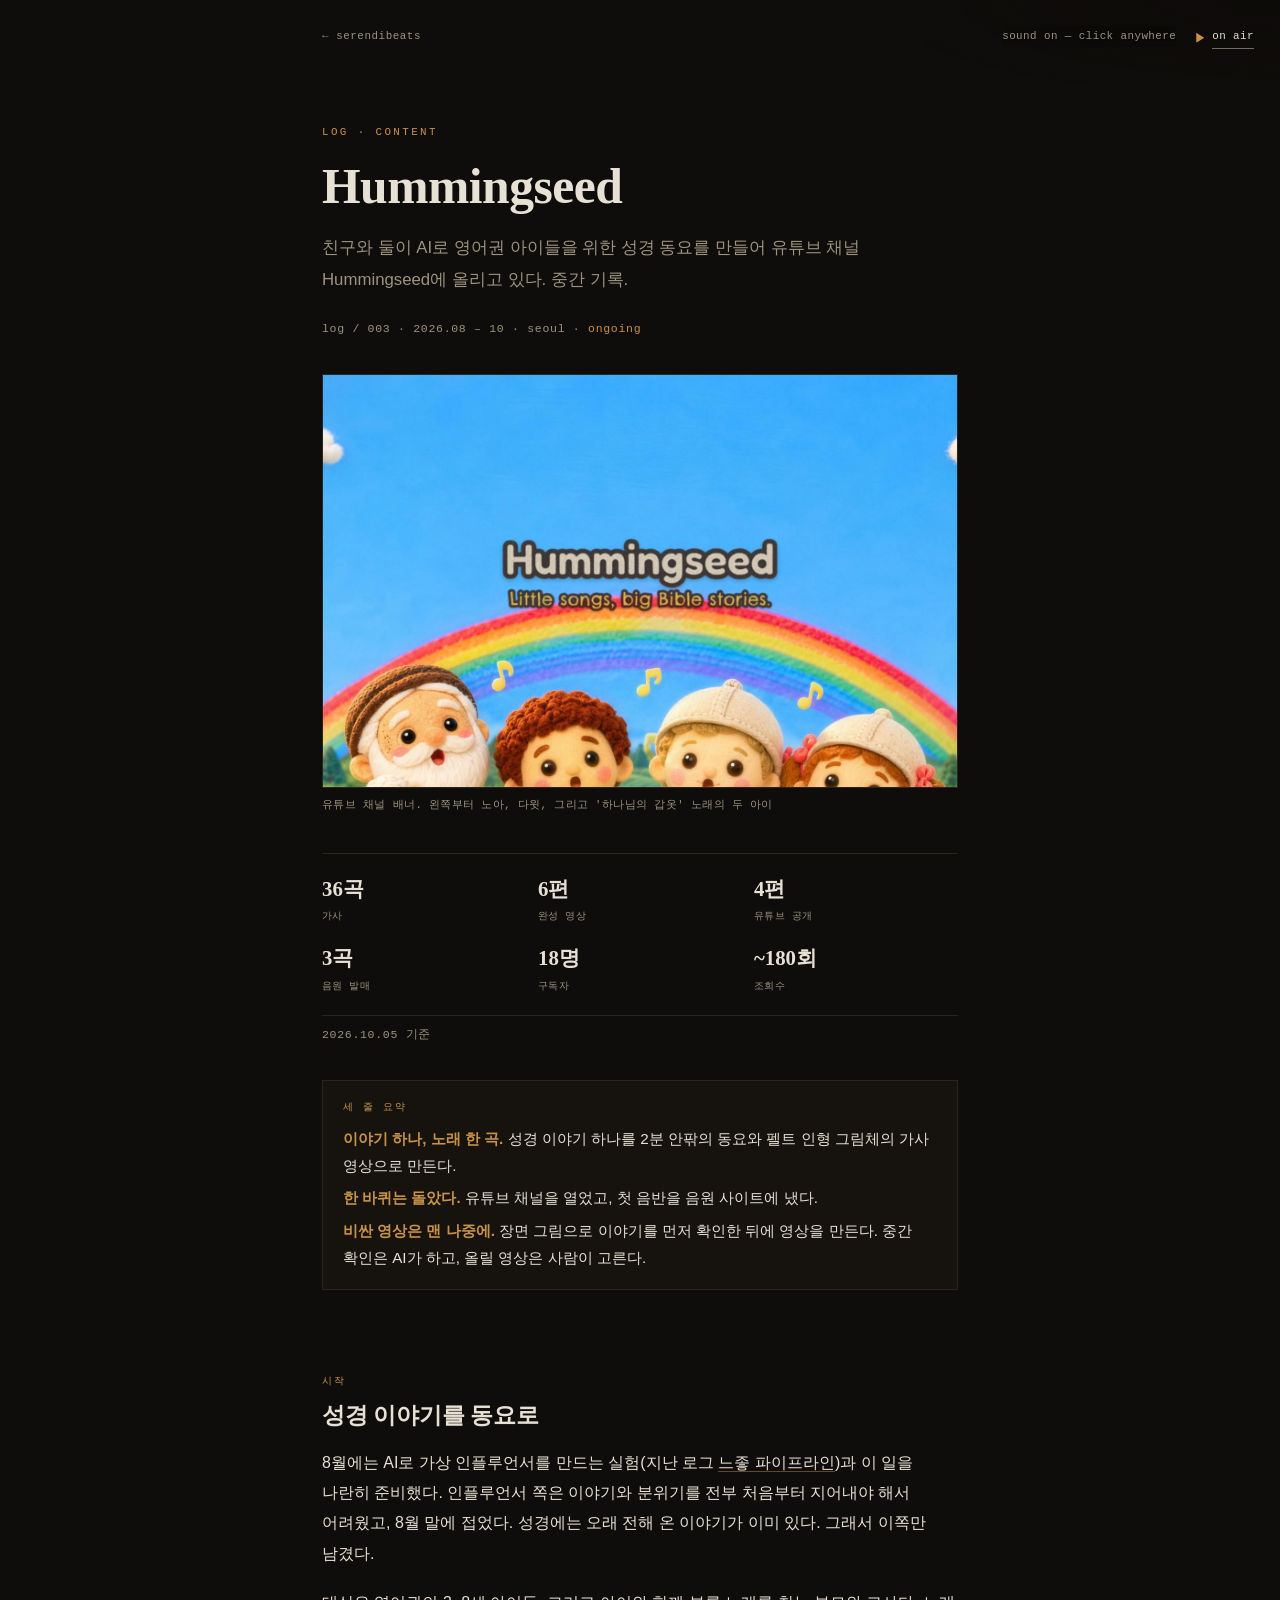
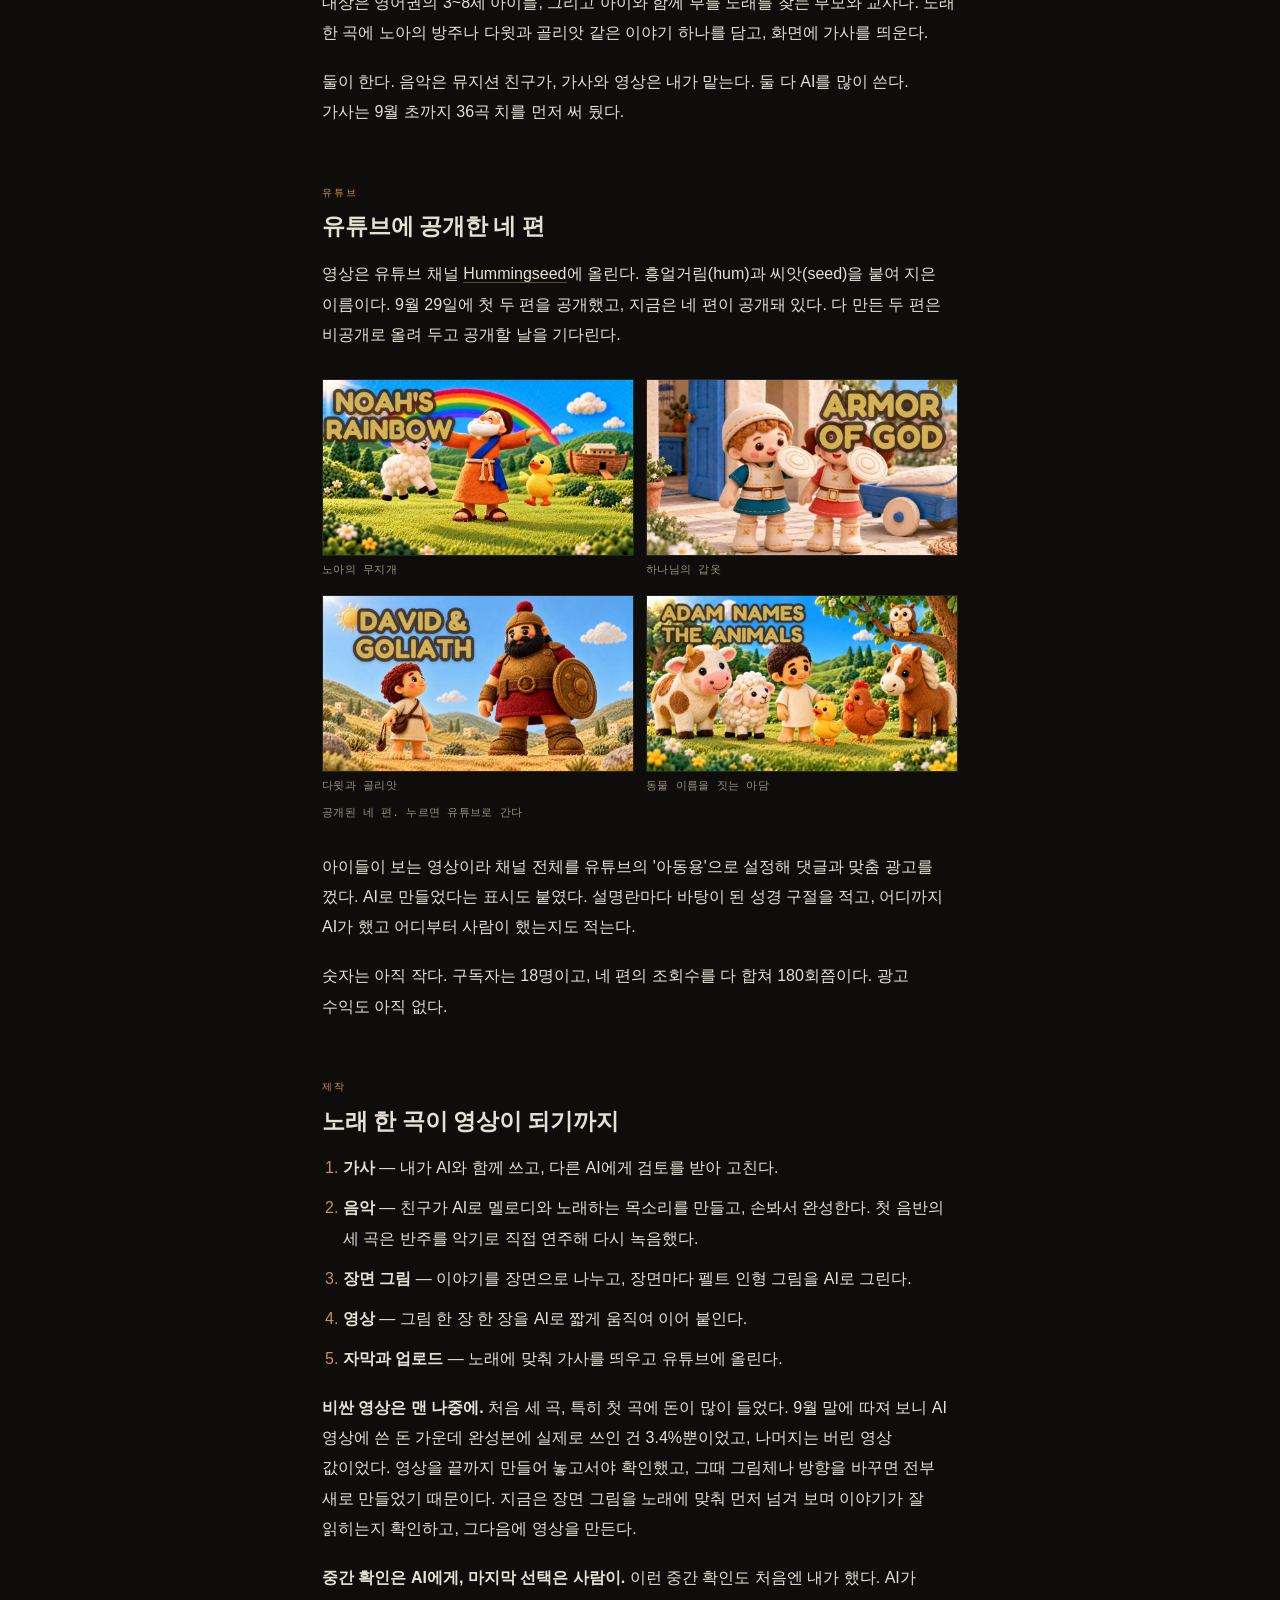
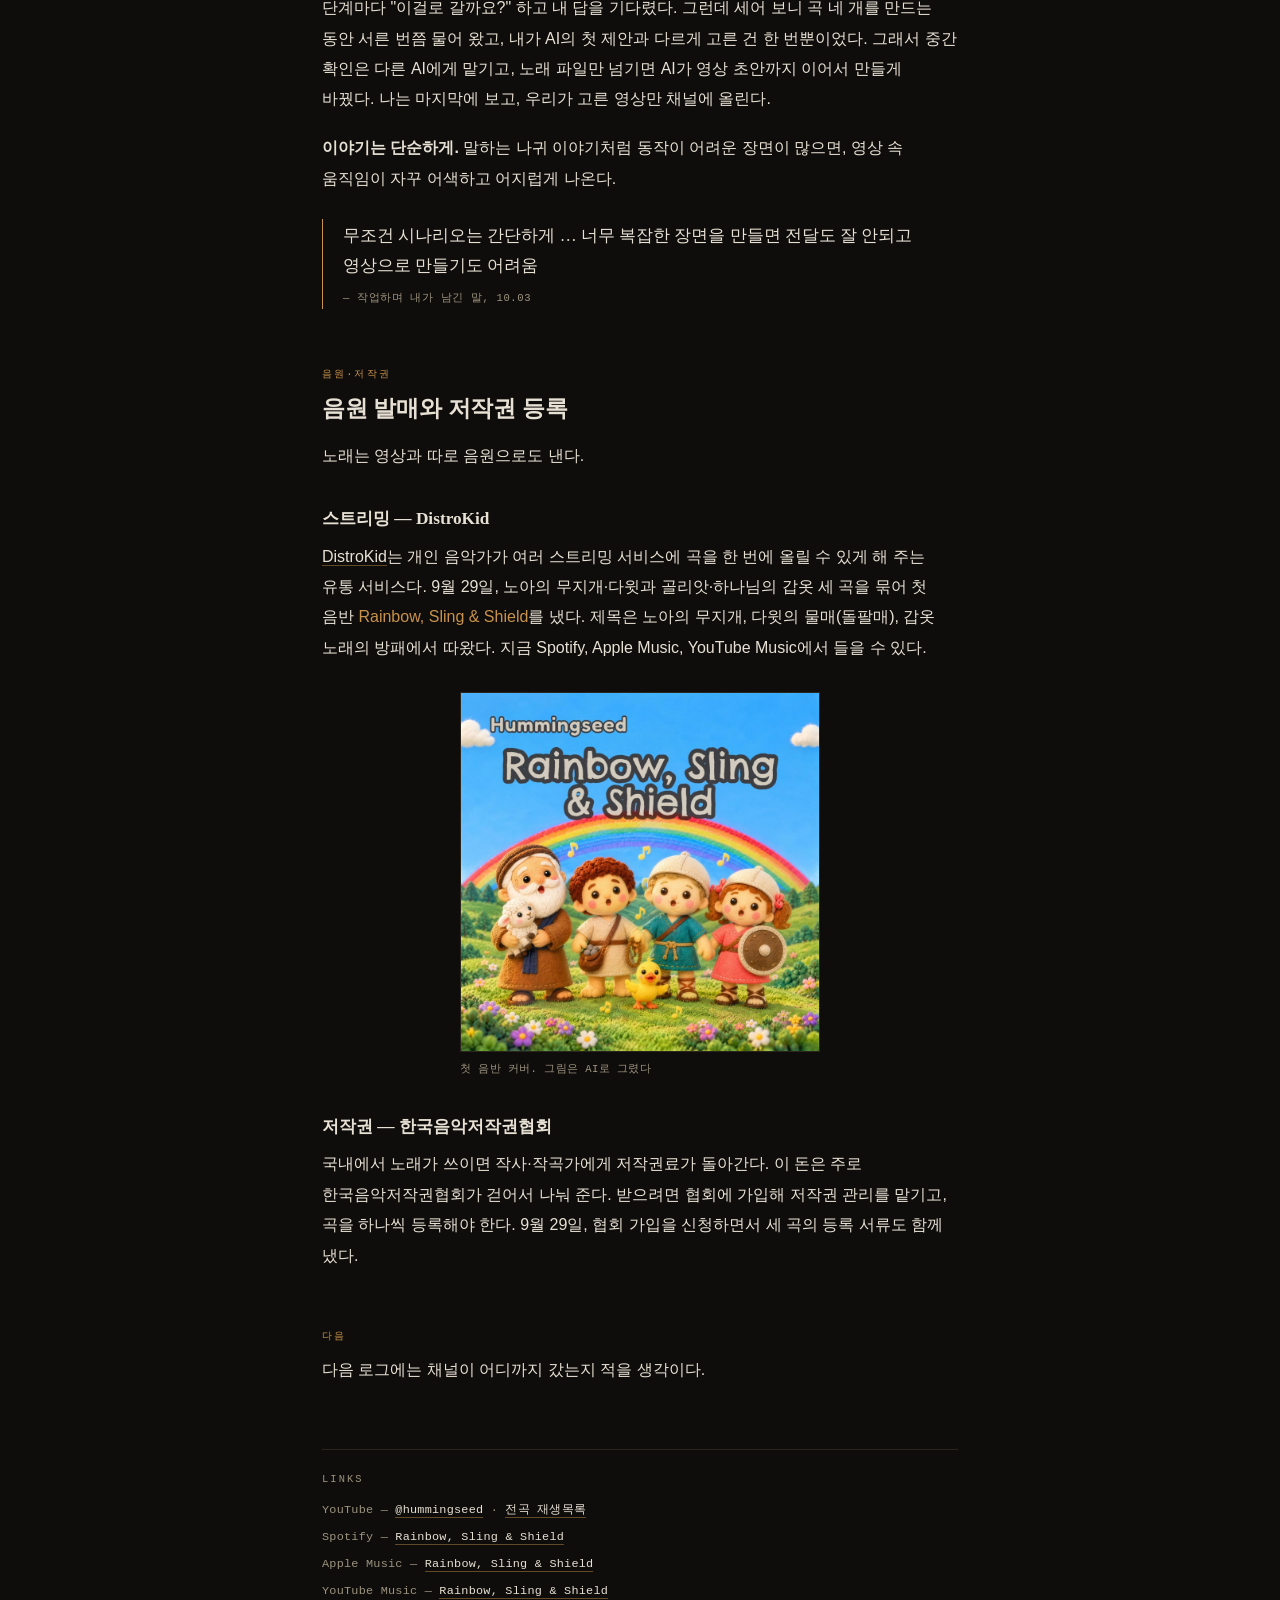
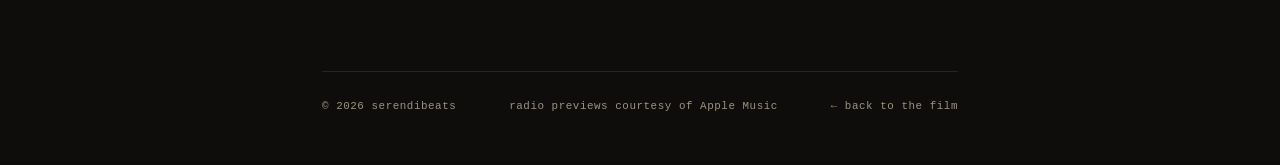
==== log/hummingseed/index.html @ eaa9bfa3 "Add Hummingseed mid-project log Log 003: Bible story songs for kids made with AI — how the songs and" ====
<!doctype html>
<html lang="ko">
<head>
<meta charset="utf-8">
<meta name="viewport" content="width=device-width, initial-scale=1">
<title>Hummingseed — serendibeats</title>
<meta name="description" content="친구와 둘이 AI로 영어권 아이들을 위한 성경 동요를 만들어 유튜브 채널 Hummingseed에 올리고 있다. 중간 기록.">
<link rel="canonical" href="https://serendibeats.github.io/log/hummingseed/">
<link rel="icon" href="../../assets/favicon.svg" type="image/svg+xml">
<link rel="icon" href="../../assets/favicon-32.png" type="image/png" sizes="32x32">
<meta name="theme-color" content="#0f0d0b">
<meta property="og:type" content="article">
<meta property="og:title" content="Hummingseed">
<meta property="og:description" content="친구와 둘이 AI로 영어권 아이들을 위한 성경 동요를 만들어 유튜브 채널 Hummingseed에 올리고 있다. 중간 기록.">
<meta property="og:url" content="https://serendibeats.github.io/log/hummingseed/">
<meta property="og:image" content="https://serendibeats.github.io/log/hummingseed/img/cover.jpg">
<meta property="og:image:width" content="1200">
<meta property="og:image:height" content="630">
<meta name="twitter:card" content="summary_large_image">
<link rel="stylesheet" href="../../css/tokens.css?v=20260819">
<link rel="stylesheet" href="../../css/corner.css?v=20260819">
<link rel="stylesheet" href="../../css/log.css?v=20260819">
<style>
  .hs-copy { word-break: keep-all; overflow-wrap: anywhere; }
  .hs-copy .stats span { letter-spacing: 0.04em; }
  .hs-asof { margin: 8px 0 0; }
  .hs-album { max-width: 360px; margin-left: auto; margin-right: auto; }
  .hs-vids { display: grid; grid-template-columns: repeat(2, minmax(0, 1fr)); gap: 16px 12px; }
  .hs-vids figure { margin: 0; }
  .hs-vids a { display: block; border: 0; }
  .hs-vids img { width: 100%; display: block; border: 1px solid var(--line); }
  .hs-vids figcaption { margin-top: 6px; }
  article ol { margin: 0 0 1.15em; padding-left: 1.3em; }
  article ol li { margin: 0 0 0.6em; }
  article ol li::marker { color: var(--accent); }
</style>
</head>
<body>

<div class="corner" id="corner"></div>

<div class="wrap hs-copy">

<nav class="top">
  <a href="../../">← serendibeats</a>
</nav>

<header class="head">
  <p class="kicker">Log · Content</p>
  <h1>Hummingseed</h1>
  <p class="standfirst">친구와 둘이 AI로 영어권 아이들을 위한 성경 동요를 만들어 유튜브 채널 Hummingseed에 올리고 있다. 중간 기록.</p>
  <p class="meta">log / 003 · 2026.08 – 10 · seoul · <em>ongoing</em></p>
</header>

<figure class="banner">
  <img src="img/banner.jpg" alt="무지개 아래로 펠트 인형 캐릭터 넷이 얼굴을 내민 Hummingseed 채널 배너" fetchpriority="high">
  <figcaption>유튜브 채널 배너. 왼쪽부터 노아, 다윗, 그리고 '하나님의 갑옷' 노래의 두 아이</figcaption>
</figure>

<div class="stats">
  <div><b>36곡</b><span>가사</span></div>
  <div><b>6편</b><span>완성 영상</span></div>
  <div><b>4편</b><span>유튜브 공개</span></div>
  <div><b>3곡</b><span>음원 발매</span></div>
  <div><b>18명</b><span>구독자</span></div>
  <div><b>~180회</b><span>조회수</span></div>
</div>
<p class="meta hs-asof">2026.10.05 기준</p>

<div class="tldr">
  <p class="lb">세 줄 요약</p>
  <p><b>이야기 하나, 노래 한 곡.</b> 성경 이야기 하나를 2분 안팎의 동요와 펠트 인형 그림체의 가사 영상으로 만든다.</p>
  <p><b>한 바퀴는 돌았다.</b> 유튜브 채널을 열었고, 첫 음반을 음원 사이트에 냈다.</p>
  <p><b>비싼 영상은 맨 나중에.</b> 장면 그림으로 이야기를 먼저 확인한 뒤에 영상을 만든다. 중간 확인은 AI가 하고, 올릴 영상은 사람이 고른다.</p>
</div>

<article>

<section id="what">
  <p class="when">시작</p>
  <h2>성경 이야기를 동요로</h2>
  <p>8월에는 AI로 가상 인플루언서를 만드는 실험(지난 로그 <a href="../vibe-pipeline/">느좋 파이프라인</a>)과 이 일을 나란히 준비했다. 인플루언서 쪽은 이야기와 분위기를 전부 처음부터 지어내야 해서 어려웠고, 8월 말에 접었다. 성경에는 오래 전해 온 이야기가 이미 있다. 그래서 이쪽만 남겼다.</p>
  <p>대상은 영어권의 3~8세 아이들, 그리고 아이와 함께 부를 노래를 찾는 부모와 교사다. 노래 한 곡에 노아의 방주나 다윗과 골리앗 같은 이야기 하나를 담고, 화면에 가사를 띄운다.</p>
  <p>둘이 한다. 음악은 뮤지션 친구가, 가사와 영상은 내가 맡는다. 둘 다 AI를 많이 쓴다. 가사는 9월 초까지 36곡 치를 먼저 써 뒀다.</p>
</section>

<section id="youtube">
  <p class="when">유튜브</p>
  <h2>유튜브에 공개한 네 편</h2>
  <p>영상은 유튜브 채널 <a href="https://www.youtube.com/@hummingseed" target="_blank" rel="noopener">Hummingseed</a>에 올린다. 흥얼거림(hum)과 씨앗(seed)을 붙여 지은 이름이다. 9월 29일에 첫 두 편을 공개했고, 지금은 네 편이 공개돼 있다. 다 만든 두 편은 비공개로 올려 두고 공개할 날을 기다린다.</p>
  <figure>
    <div class="hs-vids">
      <figure><a href="https://youtu.be/8nb76VgZ-60" target="_blank" rel="noopener"><img src="img/v-rainbow.jpg" alt="NOAH'S RAINBOW 글자 옆에 노아와 양, 오리가 무지개 아래 서 있는 썸네일" loading="lazy"></a><figcaption>노아의 무지개</figcaption></figure>
      <figure><a href="https://youtu.be/MG2XvPNwjQs" target="_blank" rel="noopener"><img src="img/v-armor.jpg" alt="ARMOR OF GOD 글자 옆에 투구를 쓴 두 아이가 둥근 방패를 든 썸네일" loading="lazy"></a><figcaption>하나님의 갑옷</figcaption></figure>
      <figure><a href="https://youtu.be/-N8dRlPWK7c" target="_blank" rel="noopener"><img src="img/v-david.jpg" alt="작은 다윗이 거인 골리앗을 올려다보는 썸네일" loading="lazy"></a><figcaption>다윗과 골리앗</figcaption></figure>
      <figure><a href="https://youtu.be/gOb0eaOsQSY" target="_blank" rel="noopener"><img src="img/v-adam.jpg" alt="아담이 소, 양, 말, 닭, 오리, 부엉이에 둘러싸인 썸네일" loading="lazy"></a><figcaption>동물 이름을 짓는 아담</figcaption></figure>
    </div>
    <figcaption>공개된 네 편. 누르면 유튜브로 간다</figcaption>
  </figure>
  <p>아이들이 보는 영상이라 채널 전체를 유튜브의 '아동용'으로 설정해 댓글과 맞춤 광고를 껐다. AI로 만들었다는 표시도 붙였다. 설명란마다 바탕이 된 성경 구절을 적고, 어디까지 AI가 했고 어디부터 사람이 했는지도 적는다.</p>
  <p>숫자는 아직 작다. 구독자는 18명이고, 네 편의 조회수를 다 합쳐 180회쯤이다. 광고 수익도 아직 없다.</p>
</section>

<section id="how">
  <p class="when">제작</p>
  <h2>노래 한 곡이 영상이 되기까지</h2>
  <ol>
    <li><b>가사</b> — 내가 AI와 함께 쓰고, 다른 AI에게 검토를 받아 고친다.</li>
    <li><b>음악</b> — 친구가 AI로 멜로디와 노래하는 목소리를 만들고, 손봐서 완성한다. 첫 음반의 세 곡은 반주를 악기로 직접 연주해 다시 녹음했다.</li>
    <li><b>장면 그림</b> — 이야기를 장면으로 나누고, 장면마다 펠트 인형 그림을 AI로 그린다.</li>
    <li><b>영상</b> — 그림 한 장 한 장을 AI로 짧게 움직여 이어 붙인다.</li>
    <li><b>자막과 업로드</b> — 노래에 맞춰 가사를 띄우고 유튜브에 올린다.</li>
  </ol>
  <p><b>비싼 영상은 맨 나중에.</b> 처음 세 곡, 특히 첫 곡에 돈이 많이 들었다. 9월 말에 따져 보니 AI 영상에 쓴 돈 가운데 완성본에 실제로 쓰인 건 3.4%뿐이었고, 나머지는 버린 영상 값이었다. 영상을 끝까지 만들어 놓고서야 확인했고, 그때 그림체나 방향을 바꾸면 전부 새로 만들었기 때문이다. 지금은 장면 그림을 노래에 맞춰 먼저 넘겨 보며 이야기가 잘 읽히는지 확인하고, 그다음에 영상을 만든다.</p>
  <p><b>중간 확인은 AI에게, 마지막 선택은 사람이.</b> 이런 중간 확인도 처음엔 내가 했다. AI가 단계마다 "이걸로 갈까요?" 하고 내 답을 기다렸다. 그런데 세어 보니 곡 네 개를 만드는 동안 서른 번쯤 물어 왔고, 내가 AI의 첫 제안과 다르게 고른 건 한 번뿐이었다. 그래서 중간 확인은 다른 AI에게 맡기고, 노래 파일만 넘기면 AI가 영상 초안까지 이어서 만들게 바꿨다. 나는 마지막에 보고, 우리가 고른 영상만 채널에 올린다.</p>
  <p><b>이야기는 단순하게.</b> 말하는 나귀 이야기처럼 동작이 어려운 장면이 많으면, 영상 속 움직임이 자꾸 어색하고 어지럽게 나온다.</p>
  <blockquote>무조건 시나리오는 간단하게 … 너무 복잡한 장면을 만들면 전달도 잘 안되고 영상으로 만들기도 어려움<span class="src">— 작업하며 내가 남긴 말, 10.03</span></blockquote>
</section>

<section id="music">
  <p class="when">음원·저작권</p>
  <h2>음원 발매와 저작권 등록</h2>
  <p>노래는 영상과 따로 음원으로도 낸다.</p>
  <h3>스트리밍 — DistroKid</h3>
  <p><a href="https://distrokid.com" target="_blank" rel="noopener">DistroKid</a>는 개인 음악가가 여러 스트리밍 서비스에 곡을 한 번에 올릴 수 있게 해 주는 유통 서비스다. 9월 29일, 노아의 무지개·다윗과 골리앗·하나님의 갑옷 세 곡을 묶어 첫 음반 <em>Rainbow, Sling &amp; Shield</em>를 냈다. 제목은 노아의 무지개, 다윗의 물매(돌팔매), 갑옷 노래의 방패에서 따왔다. 지금 Spotify, Apple Music, YouTube Music에서 들을 수 있다.</p>
  <figure class="hs-album">
    <img src="img/album.jpg" alt="무지개 언덕 위에 양을 안은 노아, 물매를 든 다윗, 투구를 쓴 두 아이(한 명은 방패)가 선 앨범 커버" loading="lazy">
    <figcaption>첫 음반 커버. 그림은 AI로 그렸다</figcaption>
  </figure>
  <h3>저작권 — 한국음악저작권협회</h3>
  <p>국내에서 노래가 쓰이면 작사·작곡가에게 저작권료가 돌아간다. 이 돈은 주로 한국음악저작권협회가 걷어서 나눠 준다. 받으려면 협회에 가입해 저작권 관리를 맡기고, 곡을 하나씩 등록해야 한다. 9월 29일, 협회 가입을 신청하면서 세 곡의 등록 서류도 함께 냈다.</p>
</section>

<section id="next">
  <p class="when">다음</p>
  <p>다음 로그에는 채널이 어디까지 갔는지 적을 생각이다.</p>
</section>

</article>

<div class="sources">
  <h3>Links</h3>
  <ul>
    <li>YouTube — <a href="https://www.youtube.com/@hummingseed" target="_blank" rel="noopener">@hummingseed</a> · <a href="https://www.youtube.com/playlist?list=PLPlSCFlMivzU" target="_blank" rel="noopener">전곡 재생목록</a></li>
    <li>Spotify — <a href="https://open.spotify.com/album/3ImAdiM881q0En0BoDXHtj" target="_blank" rel="noopener">Rainbow, Sling &amp; Shield</a></li>
    <li>Apple Music — <a href="https://music.apple.com/us/album/rainbow-sling-shield-single/6817142552" target="_blank" rel="noopener">Rainbow, Sling &amp; Shield</a></li>
    <li>YouTube Music — <a href="https://music.youtube.com/playlist?list=OLAK5uy_myR4o1W6jRTRaRy9z6BDJHYza0bNssybA" target="_blank" rel="noopener">Rainbow, Sling &amp; Shield</a></li>
  </ul>
</div>

<footer>
  <span>© 2026 serendibeats</span>
  <span><a href="https://music.apple.com" target="_blank" rel="noopener">radio previews courtesy of Apple Music</a></span>
  <a href="../../">← back to the film</a>
</footer>

</div>

<script src="../../js/radio.js?v=20260819"></script>
</body>
</html>
---- css/tokens.css ----
/* 디자인 토큰 — 사이트 전 페이지 공유 (Film Still 팔레트).
   style.css에서 추출: 홈·로그 페이지가 같은 정본을 쓴다. */
:root {
  color-scheme: dark;
  --bg: #0f0d0b;
  --bg-raise: #16130f;
  --text: #e7e0d4;
  --text-dim: #9c937f;
  --accent: #c9924a; /* 히어로 사진에서 추출한 앰버 — 정체성·활성 상태 */
  --accent-cool: #8fa8c0; /* 필름의 새벽 창 블루(#567ca2)를 대비 기준으로 밝힘 — 호버 상태 */
  --line: #2a251d;
  --serif: Georgia, "Times New Roman", "Noto Serif KR", serif;
  --sans: -apple-system, "Pretendard", "Apple SD Gothic Neo", "Malgun Gothic", "Noto Sans KR", "Helvetica Neue", sans-serif;
  --mono: ui-monospace, "SF Mono", Menlo, monospace;
}

/* ── 전 페이지 공통 베이스 (style.css·log.css에서 통합 — 한 곳만 고친다) ── */
* { box-sizing: border-box; }
body {
  margin: 0; background: var(--bg); color: var(--text);
  font-family: var(--sans); line-height: 1.8; font-size: 16px;
  -webkit-font-smoothing: antialiased;
}
a { color: inherit; text-decoration: none; }
::selection { background: rgba(201, 146, 74, 0.35); }
:focus-visible { outline: 1px solid var(--accent); outline-offset: 3px; }
.sr { position: absolute; width: 1px; height: 1px; clip-path: inset(50%); overflow: hidden; }

/* 페이지 간 전환 크로스페이드 — 같은 사이트로 이어지는 감각 (지원 브라우저만).
   옵트인은 최상위에, 모션 억제는 의사요소에서 — 어느 엔진에서든 의도가 성립한다 */
@view-transition { navigation: auto; }
@media (prefers-reduced-motion: reduce) {
  ::view-transition-group(*), ::view-transition-old(*), ::view-transition-new(*) { animation: none !important; }
}
---- css/corner.css ----
/* 우상단 유틸리티 코너 — 메인·로그 페이지 공용 (style.css에서 추출).
   필요 베이스: tokens.css (토큰 + .sr). 칩 마크업은 radio.js가 주입한다. */
/* ── 우상단 유틸리티 코너: 크레이트 라디오 + 언어 스위치 ──
   단일 베이스라인의 lowercase mono 한 줄. 구분은 간격, hairline은 하나만.
   필름 위 가독성: 이중 text-shadow + 재생 중에만 나타나는 borderless 스크림. */
.corner {
  position: fixed; top: 22px; right: 26px; z-index: 40;
  view-transition-name: corner; /* 페이지 전환 시 root와 분리 — 코너는 제자리에서 잇는다 */
  display: flex; align-items: baseline; justify-content: flex-end;
  gap: 20px; flex-wrap: wrap; max-width: calc(100vw - 52px);
  font-family: var(--mono); font-size: 0.68rem; letter-spacing: 0.04em;
  text-shadow: 0 1px 2px rgba(0, 0, 0, 0.7), 0 0 14px rgba(0, 0, 0, 0.5);
}
.corner::before { /* 코너 스크림 — 평상시 은은하게(밝은 창 위 가독성), 재생 중 진해짐 */
  content: ""; position: absolute; inset: -22px -26px -34px -80px; z-index: -1;
  background: radial-gradient(ellipse at top right,
    rgba(10, 8, 6, 0.55), rgba(10, 8, 6, 0.34) 45%, rgba(10, 8, 6, 0.12) 65%, transparent 80%);
  opacity: 0.55; transition: opacity 0.3s ease-out; pointer-events: none;
}
.corner.live::before { opacity: 1; }
.corner .div { align-self: center; width: 1px; height: 12px; background: rgba(231, 224, 212, 0.15); order: 2; }
.langsw {
  background: none; border: none; cursor: pointer; padding: 4px 0; order: 3;
  font: inherit; letter-spacing: inherit; color: #cfc8ba; display: inline-flex; gap: 10px;
}
.langsw .cur { color: #f2ecdf; }
.langsw .alt { opacity: 0.5; transition: opacity 0.2s ease-out; }
.langsw:hover .alt { opacity: 1; transition-duration: 0.1s; }
.langsw:active { opacity: 0.6; }

/* 라디오 칩 */
.chip { order: 1; min-width: 0; }
.chip .core { display: flex; align-items: baseline; gap: 11px; padding: 4px 0; }
.chip .tgl {
  background: none; border: none; cursor: pointer; padding: 0;
  display: inline-flex; align-items: baseline; gap: 8px;
  font: inherit; letter-spacing: inherit; color: var(--text); white-space: nowrap; /* off 상태 가독 — 밝은 창 위에서도 */
}
.chip .tgl .lab { border-bottom: 1px solid rgba(231, 224, 212, 0.45); padding-bottom: 1px; transition: color 0.2s ease-out, border-color 0.2s ease-out; }
.chip .tgl:hover { color: var(--accent-cool); }
.chip .tgl:hover .lab { border-color: var(--accent-cool); transition-duration: 0.1s; }
.chip .tgl:active { opacity: 0.6; }
.chip.playing .tgl { color: var(--accent); }
.chip.playing .tgl .lab { border-color: transparent; }
.chip .glyph { /* 대기 ▶(컨트롤) / 재생 ●(breathe) — 상태등이 아니라 눌리는 것임을 글리프로 */
  width: 8px; height: 10px; flex: none; align-self: center; transform: translateY(0.5px);
  background: var(--accent);
  clip-path: polygon(0 0, 100% 50%, 0 100%);
}
.chip.playing .glyph {
  width: 8px; height: 8px; clip-path: none; border-radius: 50%;
  background: currentColor;
  animation: radio-pop 0.2s ease-out, radio-breathe 1.8s ease-in-out 0.2s infinite;
}
@keyframes radio-pop { from { transform: translateY(0.5px) scale(0.8); } }
@keyframes radio-breathe { 0%, 100% { opacity: 1; } 50% { opacity: 0.45; } }
.chip .live-info { display: none; align-items: baseline; gap: 11px; min-width: 0; }
.chip.playing .live-info { display: flex; animation: radio-fadeslide 0.2s ease-out; }
@keyframes radio-fadeslide { from { opacity: 0; transform: translateX(4px); } }
/* 음소거 방송 상태: 안내 문구, 글리프는 정지 */
.chip .mu { display: none; color: var(--text-dim); flex: none; }
.chip.muted .mu { display: inline; }
.chip.muted .glyph { animation: none; opacity: 0.6; }
/* tap/click — 입력 장치에 맞는 동사 (터치 기본, 정밀 포인터면 click) */
.corner .clk { display: none; }
@media (hover: hover) and (pointer: fine) {
  .corner .tap { display: none; }
  .corner .clk { display: inline; }
}
/* 1회성 사운드 힌트 — 칩 왼쪽, 타자기 리빌, 첫 터치에 소멸 (JS가 1.5초 뒤 공개) */
.corner .hint {
  order: 0; color: var(--text-dim); white-space: nowrap; overflow: hidden;
  max-width: 0;
  animation: radio-type 1.3s steps(26, end) 0.2s forwards;
}
@keyframes radio-type { to { max-width: 32ch; } }
@media (prefers-reduced-motion: reduce) {
  .corner .hint { animation: none; max-width: none; }
}
.chip .np {
  min-width: 0; max-width: min(38vw, 300px);
  color: var(--text-dim); white-space: nowrap; overflow: hidden; text-overflow: ellipsis;
}
.chip .np b { color: var(--text); font-weight: 500; }
.chip .np .in { display: inline-block; }
/* 잘린 캡션은 자동으로 왼쪽으로 흘렀다 돌아온다 — 양끝에서 잠깐 정지, 속도는 JS가 길이 비례로 */
.chip .np.trunc { text-overflow: clip; }
.chip .np.trunc .in { animation: radio-slide var(--mdur, 9s) linear 1.2s infinite; }
@keyframes radio-slide {
  0%, 14% { transform: translateX(0); }
  46%, 62% { transform: translateX(var(--shift, 0px)); }
  94%, 100% { transform: translateX(0); }
}
.chip .ctl { display: flex; align-items: baseline; gap: 2px; opacity: 0; transition: opacity 0.2s ease-out; }
.chip.playing:hover .ctl, .chip.playing:focus-within .ctl { opacity: 1; transition-duration: 0.1s; }
@media (hover: none) { .chip.playing .ctl { opacity: 1; } }
.chip .ctl button, .chip .ctl a {
  background: none; border: none; cursor: pointer; color: var(--text-dim);
  font: inherit; padding: 2px 6px;
}
.chip .ctl button:hover, .chip .ctl a:hover { color: var(--accent-cool); }
.chip .ctl button:active { opacity: 0.6; }
@media (prefers-reduced-motion: reduce) {
  .chip.playing .glyph { animation: none; }
  .chip .np.trunc .in { animation: none; }
  .chip .np.trunc { text-overflow: ellipsis; } /* 모션 없이 말줄임으로 복귀 */
  .chip.playing .live-info { animation: none; }
}
---- css/log.css ----
/* 로그 글 공용 스타일 — 새 글은 이 파일을 링크만 하면 된다 (log/_template.html 참조).
   토큰은 tokens.css, 우상단 라디오 코너는 corner.css가 담당. */
/* 베이스는 tokens.css 소관 — 글은 행간만 더 넉넉하게 */
body { line-height: 1.9; }

.wrap { max-width: 680px; margin: 0 auto; padding: 0 22px; }

/* ── 상단 내비 ── */
.top {
  display: flex; justify-content: space-between; align-items: baseline;
  padding: 26px 0 0;
  font-family: var(--mono); font-size: 0.68rem; letter-spacing: 0.05em;
}
.top a { color: var(--text-dim); border-bottom: 1px solid transparent; }
.top a:hover { color: var(--accent-cool); border-color: var(--accent-cool); }
/* 모바일: 고정 코너(라디오)가 상단 내비와 같은 y대역 — 내비를 아래로 밀어 겹침 방지 */
@media (max-width: 700px) { .top { padding-top: 64px; } }

/* ── 헤더 ── */
header.head { padding: 74px 0 0; }
.kicker {
  font-family: var(--mono); font-size: 0.68rem; letter-spacing: 0.22em;
  text-transform: uppercase; color: var(--accent); margin: 0 0 14px;
}
h1 {
  font-family: var(--serif); font-weight: 600;
  font-size: clamp(2rem, 6vw, 3.1rem); line-height: 1.25;
  margin: 0 0 14px; letter-spacing: -0.01em;
}
.standfirst {
  font-size: 1.05rem; color: var(--text-dim); margin: 0 0 22px; max-width: 34em;
}
.meta {
  font-family: var(--mono); font-size: 0.72rem; letter-spacing: 0.06em;
  color: var(--text-dim); margin: 0 0 34px;
}
.meta em { font-style: normal; color: var(--accent); }

/* ── 그림 공통 ── */
figure { margin: 1.8em 0; }
figure img { width: 100%; display: block; border: 1px solid var(--line); }
figcaption {
  font-family: var(--mono); font-size: 0.66rem; letter-spacing: 0.04em;
  color: var(--text-dim); margin-top: 9px; line-height: 1.7;
}
.banner { margin: 0 0 10px; }
.banner img { height: min(46vh, 420px); object-fit: cover; object-position: center 42%; }

/* ── 스탯 ── */
.stats {
  display: grid; grid-template-columns: repeat(3, 1fr); gap: 18px 12px;
  border-top: 1px solid var(--line); border-bottom: 1px solid var(--line);
  padding: 20px 0; margin: 38px 0 0;
}
.stats div { line-height: 1.4; }
.stats b { display: block; font-family: var(--serif); font-weight: 600; font-size: 1.3rem; }
.stats span {
  font-family: var(--mono); font-size: 0.62rem; letter-spacing: 0.14em;
  text-transform: uppercase; color: var(--text-dim);
}

/* ── 본문 ── */
article { padding: 26px 0 0; }
article section { margin: 56px 0 0; }
.when {
  font-family: var(--mono); font-size: 0.65rem; letter-spacing: 0.2em;
  text-transform: uppercase; color: var(--accent); margin: 0 0 8px;
}
h2 {
  font-family: var(--serif); font-weight: 600; font-size: 1.42rem;
  line-height: 1.4; margin: 0 0 16px; letter-spacing: -0.005em;
}
h3 {
  font-family: var(--serif); font-weight: 600; font-size: 1.08rem;
  line-height: 1.5; margin: 2em 0 10px;
}
article p { margin: 0 0 1.15em; }
article p:last-child { margin-bottom: 0; }
article em { font-style: normal; color: var(--accent); }
article a { border-bottom: 1px solid rgba(201, 146, 74, 0.45); }
article a:hover { color: var(--accent-cool); border-color: var(--accent-cool); }
article code {
  font-family: var(--mono); font-size: 0.82em; color: var(--text);
  background: var(--bg-raise); border: 1px solid var(--line);
  padding: 1px 5px; border-radius: 3px; overflow-wrap: anywhere;
}

/* 인용 — 세션·문서에서 그대로 가져온 말 */
blockquote {
  margin: 1.5em 0; padding: 2px 0 2px 20px;
  border-left: 1px solid var(--accent);
  font-family: var(--serif); font-size: 1.06rem; line-height: 1.75; color: var(--text);
}
blockquote .src {
  display: block; margin-top: 8px;
  font-family: var(--mono); font-size: 0.66rem; letter-spacing: 0.06em; color: var(--text-dim);
}

/* 세션 로그·디스코드 재현 */
.term {
  margin: 1.5em 0; padding: 16px 18px;
  background: var(--bg-raise); border: 1px solid var(--line);
  font-family: var(--mono); font-size: 0.78rem; line-height: 2.1; color: var(--text-dim);
}
.term div { margin: 0 0 2px; }
.term b { font-weight: 400; color: var(--accent); display: inline-block; min-width: 3.6em; }
.term i { font-style: normal; color: var(--text); }
.disc {
  margin: 1.5em 0; padding: 16px 18px;
  background: var(--bg-raise); border: 1px solid var(--line);
  font-family: var(--mono); font-size: 0.74rem; line-height: 1.9; color: var(--text-dim);
}
.disc .ch { color: var(--accent); letter-spacing: 0.06em; margin-bottom: 8px; }
.disc .att { color: var(--text-dim); opacity: 0.7; font-style: italic; }
.disc .tags { color: var(--text); word-break: keep-all; overflow-wrap: anywhere; }
.disc .tags b { color: var(--accent); font-weight: 400; }

/* 표 */
.tbl { margin: 1.5em 0; overflow-x: auto; }
table {
  border-collapse: collapse; width: 100%;
  font-size: 0.82rem; line-height: 1.7;
}
th {
  font-family: var(--mono); font-size: 0.64rem; letter-spacing: 0.12em;
  text-transform: uppercase; color: var(--text-dim); font-weight: 400;
  text-align: left; padding: 8px 14px 8px 0;
  border-bottom: 1px solid var(--line);
}
td { padding: 9px 14px 9px 0; border-bottom: 1px solid var(--line); vertical-align: top; }
td:last-child, th:last-child { padding-right: 0; }
.ok { color: var(--accent); font-family: var(--mono); font-size: 0.72rem; }
.no { color: var(--text-dim); font-family: var(--mono); font-size: 0.72rem; }

/* A/B 그리드 */
.ab { display: grid; grid-template-columns: 1fr 1fr; gap: 12px; }
.ab img { width: 100%; display: block; border: 1px solid var(--line); }
.ab figcaption { display: flex; justify-content: space-between; gap: 8px; }
.tag-ok { color: var(--accent); }
.tag-no { color: var(--text-dim); }

/* 세 줄 요약 */
.tldr {
  margin: 34px 0 0; padding: 18px 20px;
  background: var(--bg-raise); border: 1px solid var(--line);
}
.tldr .lb {
  font-family: var(--mono); font-size: 0.62rem; letter-spacing: 0.2em;
  text-transform: uppercase; color: var(--accent); margin: 0 0 10px;
}
.tldr p { margin: 0 0 6px; font-size: 0.95rem; line-height: 1.75; }
.tldr p:last-child { margin: 0; }
.tldr b { font-weight: 600; color: var(--accent); }

/* 영상 */
video {
  width: 100%; display: block; border: 1px solid var(--line);
  background: var(--bg-raise);
}
.vid-solo { max-width: 320px; }
.vid-grid { display: grid; grid-template-columns: 1fr 1fr; gap: 12px; }
.vid-grid figcaption { display: flex; justify-content: space-between; gap: 8px; }

/* 생성물 갤러리 */
.gal { display: grid; grid-template-columns: repeat(3, 1fr); gap: 12px; }
.gal figure { margin: 0; }
.gal img { width: 100%; display: block; border: 1px solid var(--line); }
.gal figcaption { margin-top: 6px; }

/* 리스트 */
article ul { margin: 0 0 1.15em; padding-left: 1.15em; }
article li { margin: 0 0 0.5em; }
article li::marker { color: var(--accent); }

/* ── 아카이브·출처 ── */
.sources { margin: 64px 0 0; padding: 22px 0 0; border-top: 1px solid var(--line); }
.sources h3 {
  font-family: var(--mono); font-size: 0.65rem; letter-spacing: 0.2em;
  text-transform: uppercase; color: var(--text-dim); font-weight: 400; margin: 0 0 12px;
}
.sources ul { list-style: none; margin: 0 0 26px; padding: 0; }
.sources li {
  font-family: var(--mono); font-size: 0.74rem; letter-spacing: 0.02em;
  color: var(--text-dim); margin: 0 0 7px; line-height: 1.7;
}
.sources a { color: var(--text); border-bottom: 1px solid rgba(201, 146, 74, 0.45); }
.sources a:hover { color: var(--accent-cool); border-color: var(--accent-cool); }

footer {
  margin: 70px 0 0; padding: 24px 0 46px; border-top: 1px solid var(--line);
  display: flex; justify-content: space-between; gap: 12px;
  font-family: var(--mono); font-size: 0.68rem; letter-spacing: 0.05em; color: var(--text-dim);
}
footer a { border-bottom: 1px solid transparent; }
footer a:hover { color: var(--accent-cool); border-color: var(--accent-cool); }

@media (max-width: 560px) {
  .stats { grid-template-columns: repeat(2, 1fr); }
  .ab { grid-template-columns: 1fr; }
  .ab figcaption { justify-content: flex-start; }
}
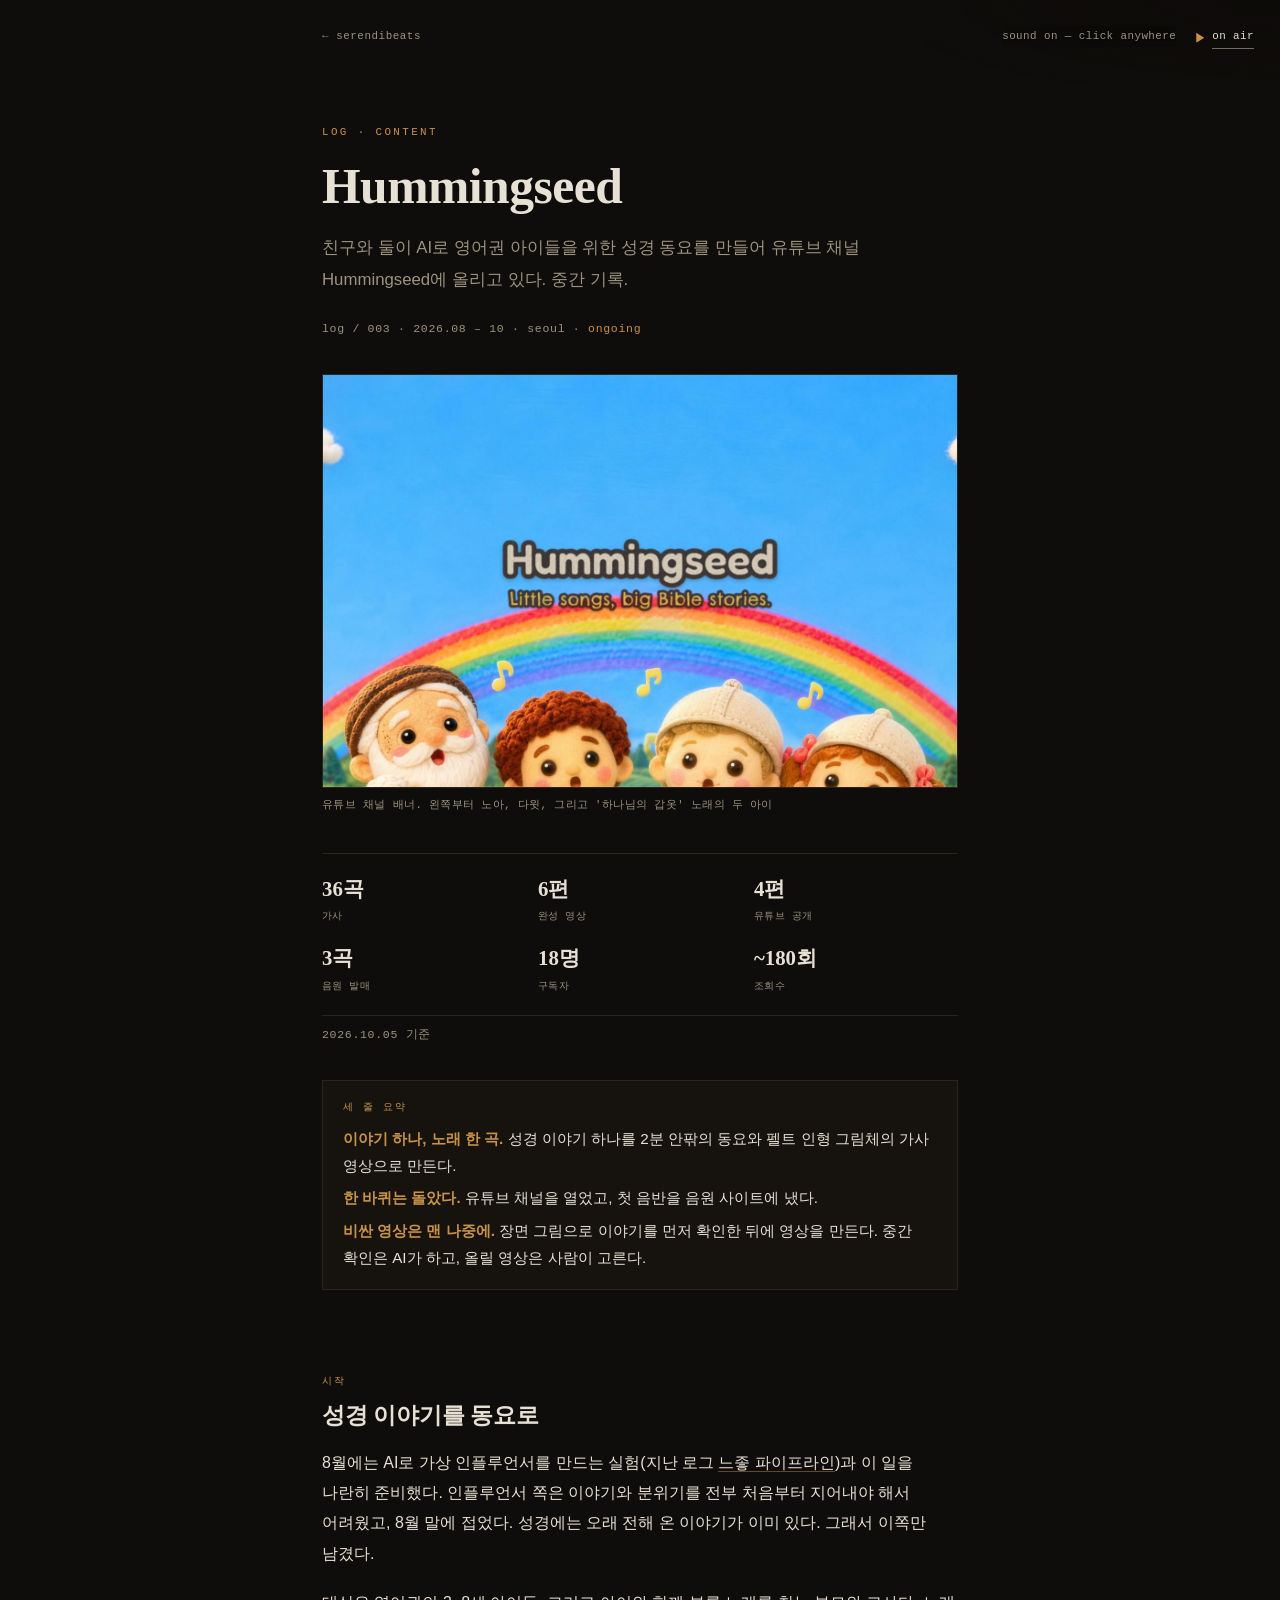
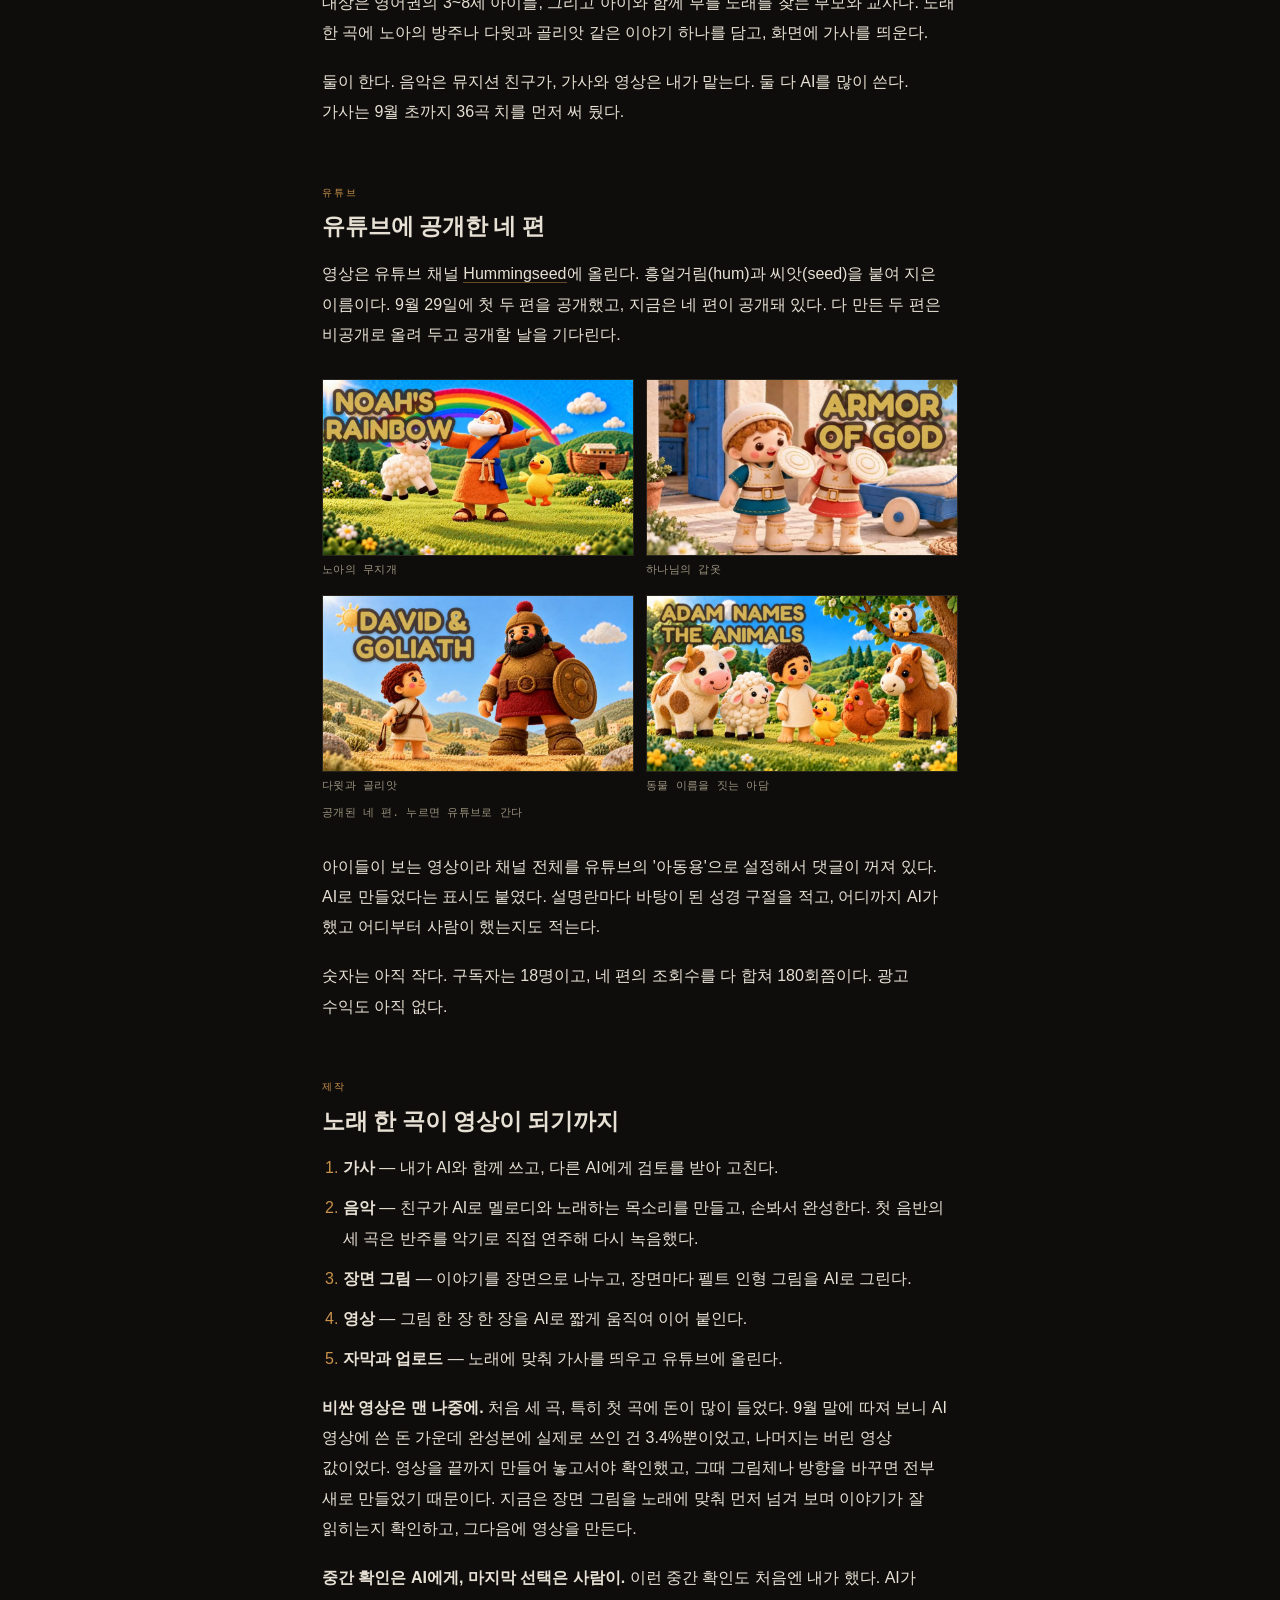
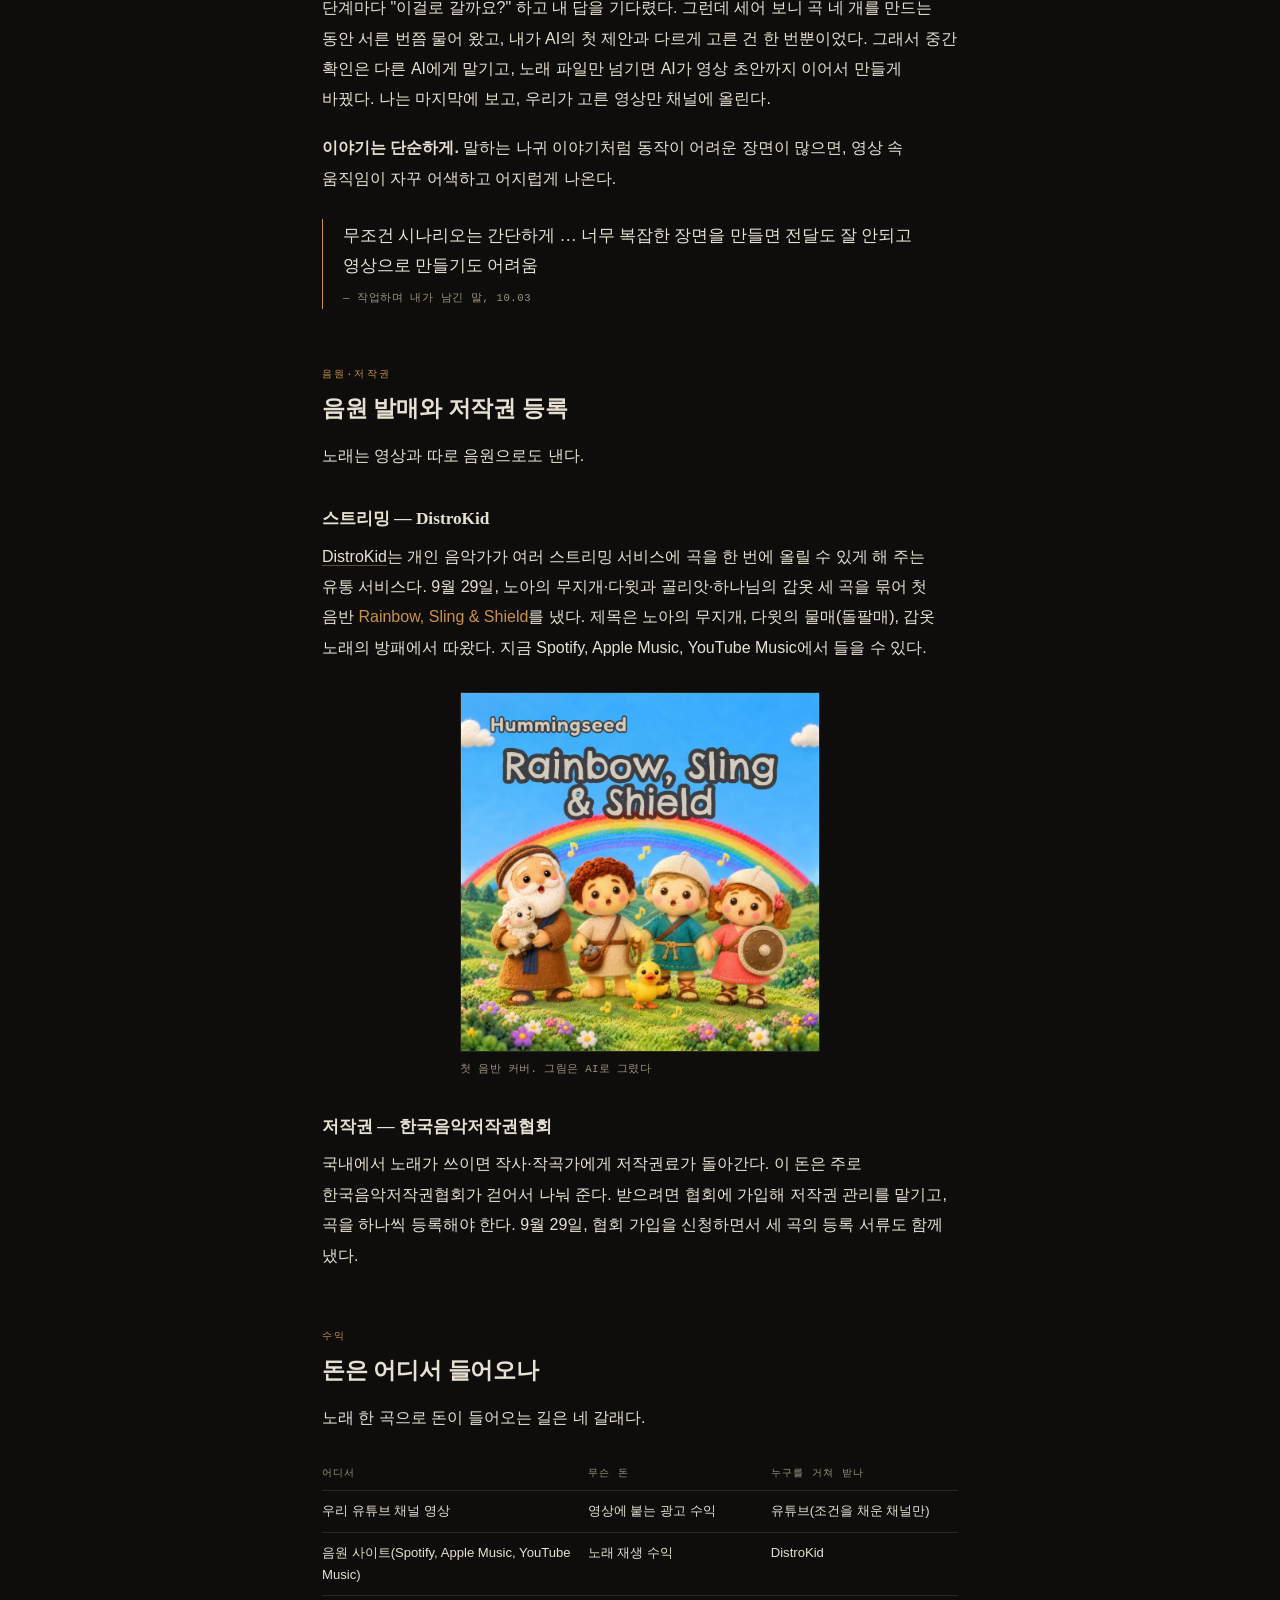
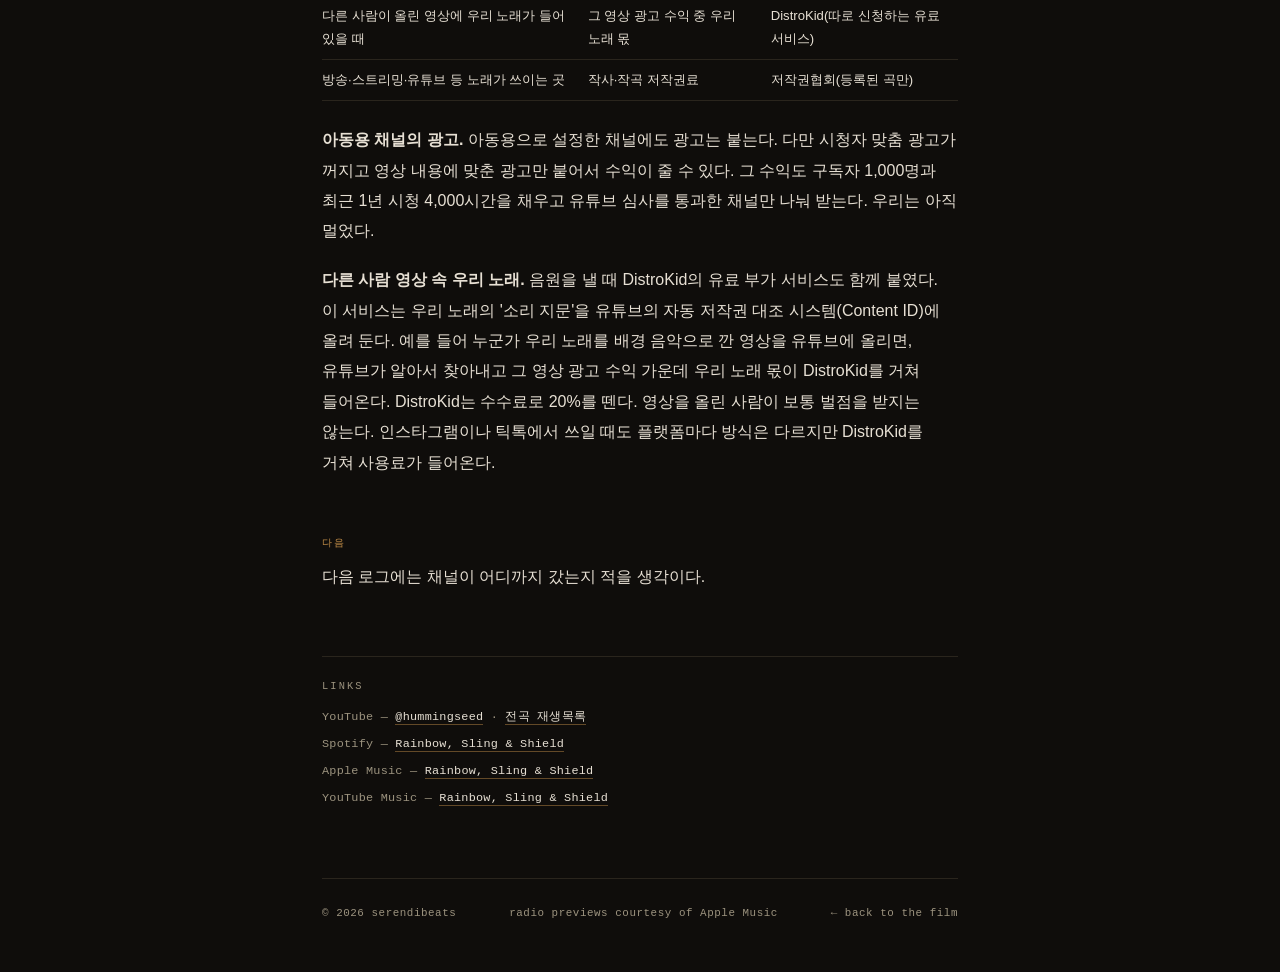
==== commit d92e6a82: "Hummingseed log: add revenue section Explain where the money comes from: channel ads (made-for-kids," ====
--- a/log/hummingseed/index.html
+++ b/log/hummingseed/index.html
@@ -97,7 +97,7 @@
     </div>
     <figcaption>공개된 네 편. 누르면 유튜브로 간다</figcaption>
   </figure>
-  <p>아이들이 보는 영상이라 채널 전체를 유튜브의 '아동용'으로 설정해 댓글과 맞춤 광고를 껐다. AI로 만들었다는 표시도 붙였다. 설명란마다 바탕이 된 성경 구절을 적고, 어디까지 AI가 했고 어디부터 사람이 했는지도 적는다.</p>
+  <p>아이들이 보는 영상이라 채널 전체를 유튜브의 '아동용'으로 설정해서 댓글이 꺼져 있다. AI로 만들었다는 표시도 붙였다. 설명란마다 바탕이 된 성경 구절을 적고, 어디까지 AI가 했고 어디부터 사람이 했는지도 적는다.</p>
   <p>숫자는 아직 작다. 구독자는 18명이고, 네 편의 조회수를 다 합쳐 180회쯤이다. 광고 수익도 아직 없다.</p>
 </section>
 
@@ -131,6 +131,21 @@
   <p>국내에서 노래가 쓰이면 작사·작곡가에게 저작권료가 돌아간다. 이 돈은 주로 한국음악저작권협회가 걷어서 나눠 준다. 받으려면 협회에 가입해 저작권 관리를 맡기고, 곡을 하나씩 등록해야 한다. 9월 29일, 협회 가입을 신청하면서 세 곡의 등록 서류도 함께 냈다.</p>
 </section>
 
+<section id="money">
+  <p class="when">수익</p>
+  <h2>돈은 어디서 들어오나</h2>
+  <p>노래 한 곡으로 돈이 들어오는 길은 네 갈래다.</p>
+  <div class="tbl"><table>
+    <tr><th>어디서</th><th>무슨 돈</th><th>누구를 거쳐 받나</th></tr>
+    <tr><td>우리 유튜브 채널 영상</td><td>영상에 붙는 광고 수익</td><td>유튜브(조건을 채운 채널만)</td></tr>
+    <tr><td>음원 사이트(Spotify, Apple Music, YouTube Music)</td><td>노래 재생 수익</td><td>DistroKid</td></tr>
+    <tr><td>다른 사람이 올린 영상에 우리 노래가 들어 있을 때</td><td>그 영상 광고 수익 중 우리 노래 몫</td><td>DistroKid(따로 신청하는 유료 서비스)</td></tr>
+    <tr><td>방송·스트리밍·유튜브 등 노래가 쓰이는 곳</td><td>작사·작곡 저작권료</td><td>저작권협회(등록된 곡만)</td></tr>
+  </table></div>
+  <p><b>아동용 채널의 광고.</b> 아동용으로 설정한 채널에도 광고는 붙는다. 다만 시청자 맞춤 광고가 꺼지고 영상 내용에 맞춘 광고만 붙어서 수익이 줄 수 있다. 그 수익도 구독자 1,000명과 최근 1년 시청 4,000시간을 채우고 유튜브 심사를 통과한 채널만 나눠 받는다. 우리는 아직 멀었다.</p>
+  <p><b>다른 사람 영상 속 우리 노래.</b> 음원을 낼 때 DistroKid의 유료 부가 서비스도 함께 붙였다. 이 서비스는 우리 노래의 '소리 지문'을 유튜브의 자동 저작권 대조 시스템(Content ID)에 올려 둔다. 예를 들어 누군가 우리 노래를 배경 음악으로 깐 영상을 유튜브에 올리면, 유튜브가 알아서 찾아내고 그 영상 광고 수익 가운데 우리 노래 몫이 DistroKid를 거쳐 들어온다. DistroKid는 수수료로 20%를 뗀다. 영상을 올린 사람이 보통 벌점을 받지는 않는다. 인스타그램이나 틱톡에서 쓰일 때도 플랫폼마다 방식은 다르지만 DistroKid를 거쳐 사용료가 들어온다.</p>
+</section>
+
 <section id="next">
   <p class="when">다음</p>
   <p>다음 로그에는 채널이 어디까지 갔는지 적을 생각이다.</p>
